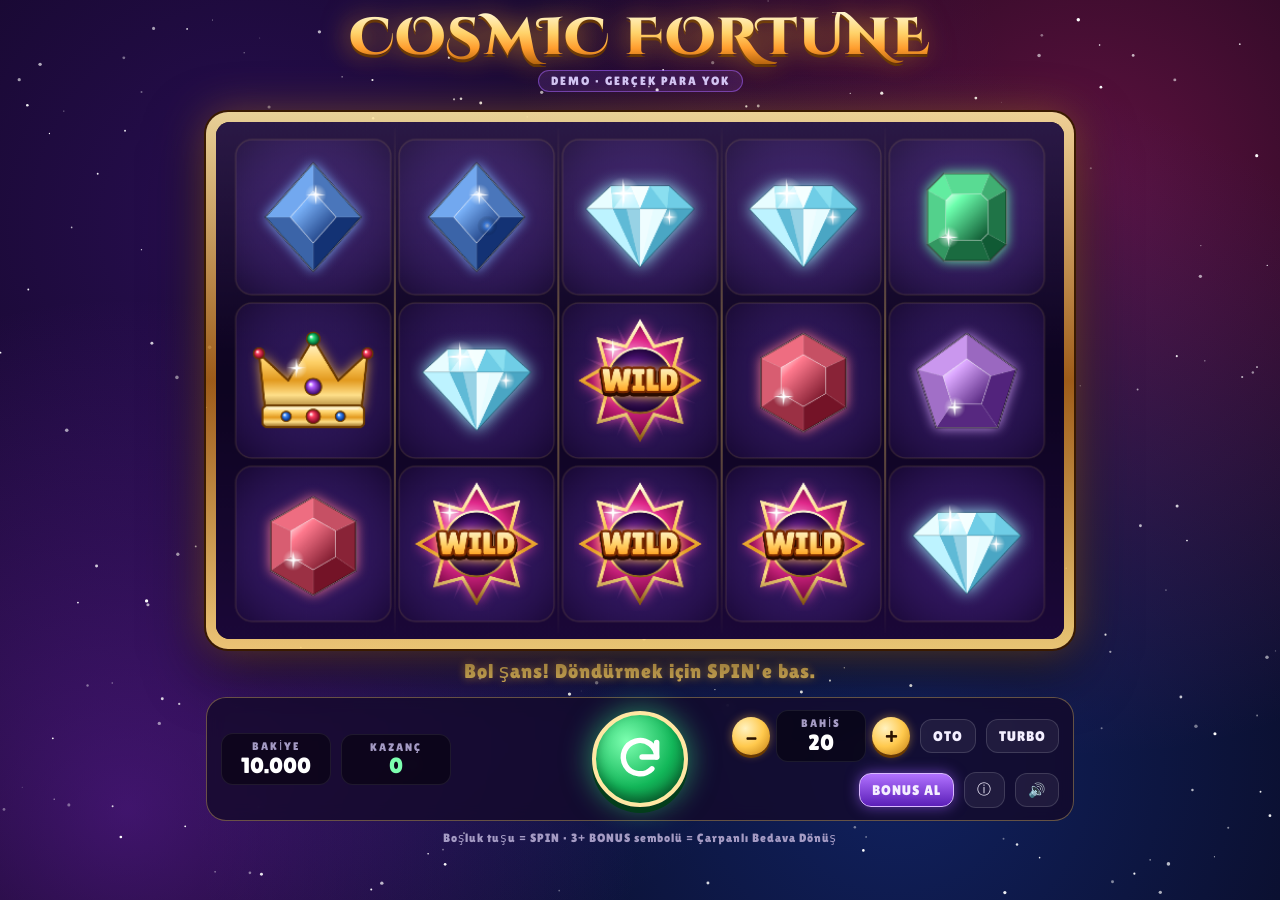
==== slot/index.html @ 1a4c1ded "Add Cosmic Fortune: demo cascading slot with multiplier free spins 5x3, 20-line slot in slot/ with p" ====
<!DOCTYPE html>
<html lang="tr">
<head>
<meta charset="UTF-8">
<meta name="viewport" content="width=device-width,initial-scale=1.0,viewport-fit=cover">
<title>Cosmic Fortune</title>
<link rel="preconnect" href="https://fonts.googleapis.com">
<link href="https://fonts.googleapis.com/css2?family=Cinzel+Decorative:wght@700;900&family=Lilita+One&display=swap" rel="stylesheet">
<link rel="stylesheet" href="style.css">
</head>
<body>
<canvas id="bg"></canvas>

<div id="app">
  <header>
    <h1 class="logo">COSMIC FORTUNE</h1>
    <div class="demo-tag">DEMO · GERÇEK PARA YOK</div>
  </header>

  <div id="fsBar">
    <div class="fs-chip">BEDAVA DÖNÜŞ <b id="fsLeft">10</b></div>
    <div class="fs-chip mult" id="multChip">ÇARPAN <b id="fsMult">x1</b></div>
    <div class="fs-chip">TOPLAM <b id="fsTotal">0</b></div>
  </div>

  <div class="frame" id="frame">
    <canvas id="reels" width="820" height="500"></canvas>
  </div>

  <div id="msg">Bol şans! Döndürmek için SPIN'e bas.</div>

  <div id="controls">
    <div class="side left">
      <div class="box"><div class="lbl">BAKİYE</div><div class="val" id="balVal">10.000</div></div>
      <div class="box"><div class="lbl">KAZANÇ</div><div class="val" id="winVal">0</div></div>
    </div>
    <div class="center">
      <button id="spinBtn" aria-label="Döndür">
        <svg viewBox="0 0 24 24" fill="none" stroke="#fff" stroke-width="2.6" stroke-linecap="round" stroke-linejoin="round">
          <path d="M20 11a8 8 0 1 0-2.3 5.7"/><path d="M20 4v7h-7"/>
        </svg>
      </button>
    </div>
    <div class="side right">
      <div class="bet-ctl">
        <button class="round" id="betDown" aria-label="Bahsi azalt">−</button>
        <div class="box" style="min-width:90px"><div class="lbl">BAHİS</div><div class="val" id="betVal">20</div></div>
        <button class="round" id="betUp" aria-label="Bahsi artır">+</button>
      </div>
      <button class="pill" id="autoBtn">OTO</button>
      <button class="pill" id="turboBtn">TURBO</button>
      <button class="pill buy" id="buyBtn">BONUS AL</button>
      <button class="pill" id="infoBtn">ⓘ</button>
      <button class="pill" id="soundBtn">🔊</button>
    </div>
  </div>
  <div class="hint">Boşluk tuşu = SPIN · 3+ BONUS sembolü = Çarpanlı Bedava Dönüş</div>
</div>

<!-- Big win -->
<div class="overlay" id="bigWin">
  <div class="bw-title" id="bwTitle">BÜYÜK KAZANÇ</div>
  <div class="bw-amount" id="bwAmount">0</div>
  <div class="bw-sub">devam etmek için dokun</div>
</div>

<!-- Free spins intro -->
<div class="overlay" id="fsIntro">
  <div class="fs-word">TEBRİKLER!</div>
  <div class="fs-big" id="fsIntroN">10</div>
  <div class="fs-word">BEDAVA DÖNÜŞ</div>
  <div class="fs-info">Her kazançlı düşüşte (cascade) çarpan <b style="color:#7dffb0">+1</b> artar ve bonus boyunca <b style="color:#7dffb0">asla sıfırlanmaz!</b> 3+ BONUS = +5 dönüş.</div>
  <button class="big-btn" id="fsStart">BAŞLA</button>
</div>

<!-- Free spins outro -->
<div class="overlay" id="fsOutro">
  <div class="fs-word">BONUS BİTTİ</div>
  <div class="bw-amount" id="fsOutroWin">0</div>
  <div class="fs-info" id="fsOutroInfo"></div>
  <button class="big-btn" id="fsEnd">TOPLA</button>
</div>

<!-- Buy confirm -->
<div class="overlay" id="buyModal">
  <div class="fs-word">BONUS SATIN AL</div>
  <div class="fs-info">10 Çarpanlı Bedava Dönüş (bahsin 70 katı)<br>Maliyet: <b id="buyCost" style="color:#ffd36b;font-size:28px">1.400</b></div>
  <div>
    <button class="big-btn" id="buyYes">SATIN AL</button>
    <button class="big-btn" id="buyNo" style="background:linear-gradient(180deg,#bbb,#777);">İPTAL</button>
  </div>
</div>

<!-- Paytable -->
<div class="overlay" id="payModal">
  <div class="modal">
    <button class="close-x" id="payClose" aria-label="Kapat">×</button>
    <h2>ÖDEME TABLOSU</h2>
    <p>Kazançlar <b>satır bahsi</b> (toplam bahis ÷ 20) ile çarpılır. 20 sabit hat, soldan sağa ödenir.</p>
    <div class="pt-grid" id="ptGrid"></div>
    <h3>✦ CASCADE (DÜŞÜŞ)</h3>
    <p>Kazanan semboller patlar, üstteki semboller aşağı düşer ve boşluklar yenileriyle dolar. Yeni kazanç oldukça zincir devam eder.</p>
    <h3>✦ ÇARPANLI BEDAVA DÖNÜŞ</h3>
    <ul>
      <li>3 / 4 / 5 BONUS sembolü → 10 / 12 / 15 bedava dönüş (+ toplam bahsin 2x / 5x / 20x'i).</li>
      <li>Çarpan x1'den başlar, her kazançlı cascade'de +1 artar ve bonus boyunca korunur.</li>
      <li>Bonus sırasında 3+ BONUS → +5 dönüş.</li>
      <li>Bonus sırasında makaralarda çok daha fazla WILD bulunur.</li>
    </ul>
    <h3>✦ WILD</h3>
    <p>WILD, BONUS dışındaki tüm sembollerin yerine geçer. Sadece 2., 3. ve 4. makaralarda çıkar.</p>
    <p style="opacity:.7">Simüle edilmiş teorik RTP ≈ %95. Bu oyun yalnızca eğlence amaçlı bir demodur. Gerçek para kullanılmaz, kazanılamaz.</p>
  </div>
</div>

<canvas id="fx"></canvas>

<script src="symbols.js"></script>
<script src="audio.js"></script>
<script src="game.js"></script>
</body>
</html>
---- slot/style.css ----
:root {
  --gold: #ffd36b;
  --gold2: #ff9d2e;
  --gold-dark: #8a5a12;
  --violet: #9b5cff;
  --pink: #ff4fb3;
  --cyan: #3fe3ff;
  --ink: #f4efff;
  --dim: #a59bc4;
  --panel: rgba(20, 10, 42, 0.78);
  --line: rgba(255, 211, 107, 0.35);
  --bg: #07030f;
}

* { box-sizing: border-box; -webkit-tap-highlight-color: transparent; }

html, body {
  margin: 0; padding: 0; min-height: 100%;
  background: var(--bg); color: var(--ink);
  font-family: 'Lilita One', 'Trebuchet MS', system-ui, sans-serif;
  user-select: none; -webkit-user-select: none;
  overflow-x: hidden;
}

button { font-family: inherit; cursor: pointer; }

#bg, #fx { position: fixed; inset: 0; width: 100%; height: 100%; pointer-events: none; }
#bg { z-index: 0; }
#fx { z-index: 60; }

#app {
  position: relative; z-index: 1;
  max-width: 900px; margin: 0 auto;
  padding: 12px 16px 20px;
  display: flex; flex-direction: column; align-items: center; gap: 10px;
}

/* ── Header ── */
header { text-align: center; }
.logo {
  margin: 0;
  font-family: 'Cinzel Decorative', 'Cinzel', Georgia, serif;
  font-weight: 900; letter-spacing: 2px;
  font-size: clamp(28px, 6vw, 52px); line-height: 1;
  background: linear-gradient(180deg, #fff6d0 0%, #ffd36b 40%, #ff9d2e 70%, #b8660f 100%);
  -webkit-background-clip: text; background-clip: text; color: transparent;
  filter: drop-shadow(0 0 14px rgba(255, 170, 60, .55)) drop-shadow(0 3px 0 #5a2d00);
}
.demo-tag {
  display: inline-block; margin-top: 6px; padding: 3px 12px;
  font-size: 12px; letter-spacing: 2px; color: #d9ccff;
  border: 1px solid rgba(155, 92, 255, .6); border-radius: 999px;
  background: rgba(155, 92, 255, .15);
}

/* ── Free spin bar ── */
#fsBar {
  display: flex; gap: 12px; justify-content: center; align-items: center;
  height: 0; overflow: hidden; opacity: 0;
  transition: height .35s, opacity .35s;
}
#fsBar.on { height: 46px; opacity: 1; }
.fs-chip {
  padding: 6px 16px; border-radius: 12px;
  background: linear-gradient(180deg, #5b1fb8, #2a0a63);
  border: 2px solid var(--gold); box-shadow: 0 0 18px rgba(155, 92, 255, .7);
  font-size: 20px; letter-spacing: 1px;
}
.fs-chip b { color: var(--gold); font-weight: normal; }
.fs-chip.mult b { color: #7dffb0; }
.pop { animation: pop .45s cubic-bezier(.2, 2.2, .4, 1); }
@keyframes pop { 0% { transform: scale(1); } 40% { transform: scale(1.35); } 100% { transform: scale(1); } }

/* ── Reel frame ── */
.frame {
  position: relative; width: 100%;
  padding: 10px; border-radius: 22px;
  background:
    linear-gradient(180deg, rgba(255, 230, 160, .9), rgba(170, 100, 20, .9) 50%, rgba(255, 215, 120, .9)) border-box;
  box-shadow: 0 0 0 2px #3a1a00, 0 0 40px rgba(255, 160, 50, .35), 0 20px 60px rgba(0, 0, 0, .7);
  transition: box-shadow .4s;
}
.frame.fs { box-shadow: 0 0 0 2px #3a1a00, 0 0 60px rgba(155, 92, 255, .9), 0 20px 60px rgba(0, 0, 0, .7); }
.frame.shake { animation: shake .5s; }
@keyframes shake {
  0%, 100% { transform: translate(0, 0); }
  20% { transform: translate(-6px, 3px); } 40% { transform: translate(5px, -4px); }
  60% { transform: translate(-4px, 2px); } 80% { transform: translate(3px, -2px); }
}
#reels { display: block; width: 100%; height: auto; border-radius: 14px; background: #0c0520; }

#msg {
  min-height: 28px; font-size: 20px; letter-spacing: 1px; text-align: center;
  color: var(--gold); text-shadow: 0 0 10px rgba(255, 180, 60, .7);
}

/* ── Controls ── */
#controls {
  width: 100%;
  display: grid; grid-template-columns: 1fr auto 1fr; align-items: center; gap: 12px;
  padding: 12px 14px; border-radius: 20px;
  background: var(--panel); border: 1px solid var(--line);
  backdrop-filter: blur(8px);
}
.side { display: flex; gap: 10px; align-items: center; flex-wrap: wrap; }
.side.right { justify-content: flex-end; }
.box {
  min-width: 110px; padding: 6px 12px; border-radius: 12px; text-align: center;
  background: rgba(0, 0, 0, .45); border: 1px solid rgba(255, 255, 255, .08);
}
.box .lbl { font-size: 11px; letter-spacing: 2px; color: var(--dim); }
.box .val { font-size: 22px; color: #fff; }
#winVal { color: #7dffb0; }
.bet-ctl { display: flex; align-items: center; gap: 6px; }
.round {
  width: 38px; height: 38px; border-radius: 50%; border: 0;
  font-size: 22px; color: #2b1300;
  background: radial-gradient(circle at 35% 30%, #fff2c0, #ffc94d 50%, #c07a10);
  box-shadow: 0 3px 0 #6b3a00, 0 0 10px rgba(255, 190, 70, .45);
}
.round:active { transform: translateY(2px); box-shadow: 0 1px 0 #6b3a00; }

#spinBtn {
  width: 96px; height: 96px; border-radius: 50%; border: 4px solid #ffe7a3;
  background: radial-gradient(circle at 35% 30%, #7dffb0, #13b85a 55%, #06602c);
  box-shadow: 0 6px 0 #033d1b, 0 0 30px rgba(60, 255, 140, .55), inset 0 -6px 12px rgba(0, 0, 0, .35);
  display: grid; place-items: center; transition: transform .1s, filter .2s;
}
#spinBtn svg { width: 50px; height: 50px; transition: transform .6s; }
#spinBtn:active { transform: translateY(3px); }
#spinBtn.busy svg { animation: rot 0.6s linear infinite; }
#spinBtn.auto { background: radial-gradient(circle at 35% 30%, #ff9ad5, #e0288a 55%, #7a0a45); box-shadow: 0 6px 0 #4a0028, 0 0 30px rgba(255, 80, 180, .6); }
#spinBtn:disabled { filter: grayscale(.7) brightness(.7); cursor: default; }
@keyframes rot { to { transform: rotate(360deg); } }

.pill {
  padding: 8px 12px; border-radius: 12px; font-size: 14px; letter-spacing: 1px;
  color: var(--ink); background: rgba(255, 255, 255, .06);
  border: 1px solid rgba(255, 255, 255, .14);
}
.pill.on { background: linear-gradient(180deg, #ffd36b, #d68a16); color: #2b1300; border-color: #ffe7a3; }
.pill.buy { background: linear-gradient(180deg, #b172ff, #5b1fb8); border-color: #d9b8ff; box-shadow: 0 0 14px rgba(155, 92, 255, .6); }
.pill:disabled { opacity: .45; cursor: default; }

.hint { font-size: 12px; color: var(--dim); letter-spacing: 1px; text-align: center; }

/* ── Overlays ── */
.overlay {
  position: fixed; inset: 0; z-index: 50;
  display: none; align-items: center; justify-content: center; flex-direction: column;
  background: radial-gradient(ellipse at center, rgba(40, 10, 80, .75), rgba(0, 0, 0, .88));
  text-align: center; padding: 16px;
}
.overlay.show { display: flex; animation: fadeIn .3s; }
@keyframes fadeIn { from { opacity: 0; } to { opacity: 1; } }

.bw-title {
  font-family: 'Cinzel Decorative', Georgia, serif; font-weight: 900;
  font-size: clamp(40px, 9vw, 92px); line-height: 1;
  background: linear-gradient(180deg, #fffbe6, #ffd36b 45%, #ff8a00 75%, #9c4a00);
  -webkit-background-clip: text; background-clip: text; color: transparent;
  filter: drop-shadow(0 0 25px rgba(255, 160, 40, .9)) drop-shadow(0 5px 0 #4a2000);
  animation: zoomIn .6s cubic-bezier(.2, 1.8, .4, 1), glow 1.2s ease-in-out infinite alternate;
}
.bw-title.mega { background-image: linear-gradient(180deg, #fff, #ff9ad5 45%, #e0288a 75%, #5a0030); filter: drop-shadow(0 0 25px rgba(255, 60, 170, .9)) drop-shadow(0 5px 0 #3a0020); }
.bw-title.epic { background-image: linear-gradient(180deg, #fff, #9cf6ff 45%, #3a7dff 75%, #101a70); filter: drop-shadow(0 0 25px rgba(60, 200, 255, .9)) drop-shadow(0 5px 0 #0a1040); }
.bw-amount { margin-top: 14px; font-size: clamp(40px, 10vw, 80px); color: #fff; text-shadow: 0 0 20px rgba(125, 255, 176, .9), 0 4px 0 #0a5a2a; }
.bw-sub { margin-top: 18px; color: var(--dim); font-size: 14px; letter-spacing: 2px; }
@keyframes zoomIn { from { transform: scale(.2) rotate(-8deg); opacity: 0; } to { transform: scale(1); opacity: 1; } }
@keyframes glow { from { transform: scale(1); } to { transform: scale(1.05); } }

.fs-big { font-size: clamp(90px, 24vw, 200px); line-height: .9; color: #fff; text-shadow: 0 0 30px var(--violet), 0 0 60px var(--violet), 0 6px 0 #2a0a63; animation: zoomIn .7s cubic-bezier(.2, 1.8, .4, 1); }
.fs-word { font-family: 'Cinzel Decorative', Georgia, serif; font-weight: 900; font-size: clamp(28px, 7vw, 56px); color: var(--gold); text-shadow: 0 0 20px rgba(255, 180, 60, .8), 0 3px 0 #5a2d00; }
.fs-info { margin-top: 12px; font-size: 18px; color: #d9ccff; max-width: 520px; }
.big-btn {
  margin-top: 24px; padding: 14px 42px; border-radius: 999px; font-size: 24px; letter-spacing: 2px;
  color: #2b1300; border: 3px solid #fff2c0;
  background: linear-gradient(180deg, #ffe38a, #ffb52e 60%, #c07a10);
  box-shadow: 0 5px 0 #6b3a00, 0 0 30px rgba(255, 180, 60, .7);
}
.big-btn:active { transform: translateY(3px); box-shadow: 0 2px 0 #6b3a00; }

/* Paytable */
.modal {
  width: min(760px, 100%); max-height: 88vh; overflow: auto;
  padding: 22px; border-radius: 20px; text-align: left;
  background: linear-gradient(180deg, #1d0b3d, #0d0520); border: 2px solid var(--line);
  box-shadow: 0 0 50px rgba(155, 92, 255, .5);
  font-family: system-ui, sans-serif;
}
.modal h2 { font-family: 'Cinzel Decorative', Georgia, serif; color: var(--gold); margin: 0 0 12px; text-align: center; }
.modal h3 { font-family: 'Lilita One', sans-serif; color: var(--gold); letter-spacing: 1px; margin: 18px 0 8px; font-weight: normal; }
.modal p, .modal li { color: #ddd3f5; font-size: 14px; line-height: 1.5; }
.pt-grid { display: grid; grid-template-columns: repeat(auto-fill, minmax(150px, 1fr)); gap: 10px; }
.pt-item { display: flex; align-items: center; gap: 10px; padding: 8px; border-radius: 12px; background: rgba(255, 255, 255, .05); }
.pt-item canvas { width: 56px; height: 56px; flex-shrink: 0; }
.pt-item .pays { font-family: 'Lilita One', sans-serif; font-size: 14px; color: #fff; line-height: 1.35; }
.pt-item .pays span { color: var(--gold); }
.close-x { float: right; background: none; border: 0; color: #fff; font-size: 26px; line-height: 1; }

@media (max-width: 640px) {
  #app { padding: 10px 16px 16px; }
  #controls { grid-template-columns: 1fr; grid-template-areas: "l" "spin" "r"; padding: 12px; }
  #controls .center { grid-area: spin; justify-self: center; }
  #controls .left { grid-area: l; flex-wrap: nowrap; }
  #controls .right { grid-area: r; justify-content: center; }
  .bet-ctl { width: 100%; justify-content: center; }
  .box { min-width: 0; flex: 1; }
  .box .val { font-size: 18px; }
  #spinBtn { width: 84px; height: 84px; }
  .frame { padding: 6px; border-radius: 16px; }
  #fsBar { gap: 6px; }
  .fs-chip { font-size: 14px; padding: 5px 8px; }
}
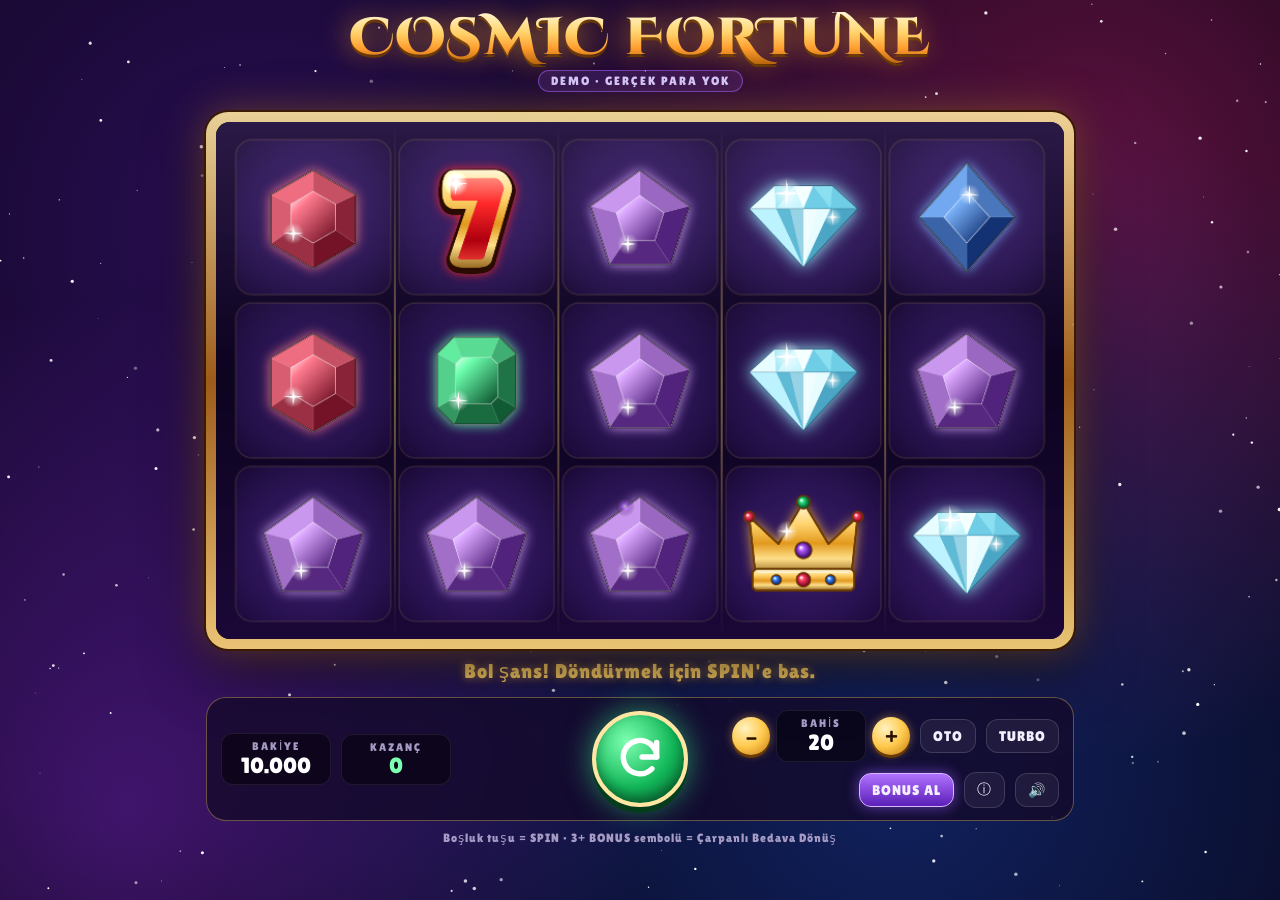
==== commit b7289fc3: "Make free spins trigger about 3.4x more often Raise the base-game BONUS weight so free spins land ro" ====
--- a/slot/index.html
+++ b/slot/index.html
@@ -84,7 +84,7 @@
 <!-- Buy confirm -->
 <div class="overlay" id="buyModal">
   <div class="fs-word">BONUS SATIN AL</div>
-  <div class="fs-info">10 Çarpanlı Bedava Dönüş (bahsin 70 katı)<br>Maliyet: <b id="buyCost" style="color:#ffd36b;font-size:28px">1.400</b></div>
+  <div class="fs-info">10 Çarpanlı Bedava Dönüş (bahsin 25 katı)<br>Maliyet: <b id="buyCost" style="color:#ffd36b;font-size:28px">500</b></div>
   <div>
     <button class="big-btn" id="buyYes">SATIN AL</button>
     <button class="big-btn" id="buyNo" style="background:linear-gradient(180deg,#bbb,#777);">İPTAL</button>
@@ -105,11 +105,11 @@
       <li>3 / 4 / 5 BONUS sembolü → 10 / 12 / 15 bedava dönüş (+ toplam bahsin 2x / 5x / 20x'i).</li>
       <li>Çarpan x1'den başlar, her kazançlı cascade'de +1 artar ve bonus boyunca korunur.</li>
       <li>Bonus sırasında 3+ BONUS → +5 dönüş.</li>
-      <li>Bonus sırasında makaralarda çok daha fazla WILD bulunur.</li>
+      <li>Bonus sırasında makaralarda daha fazla WILD bulunur.</li>
     </ul>
     <h3>✦ WILD</h3>
     <p>WILD, BONUS dışındaki tüm sembollerin yerine geçer. Sadece 2., 3. ve 4. makaralarda çıkar.</p>
-    <p style="opacity:.7">Simüle edilmiş teorik RTP ≈ %95. Bu oyun yalnızca eğlence amaçlı bir demodur. Gerçek para kullanılmaz, kazanılamaz.</p>
+    <p style="opacity:.7">Simüle edilmiş teorik RTP ≈ %97. Bu oyun yalnızca eğlence amaçlı bir demodur. Gerçek para kullanılmaz, kazanılamaz.</p>
   </div>
 </div>
 
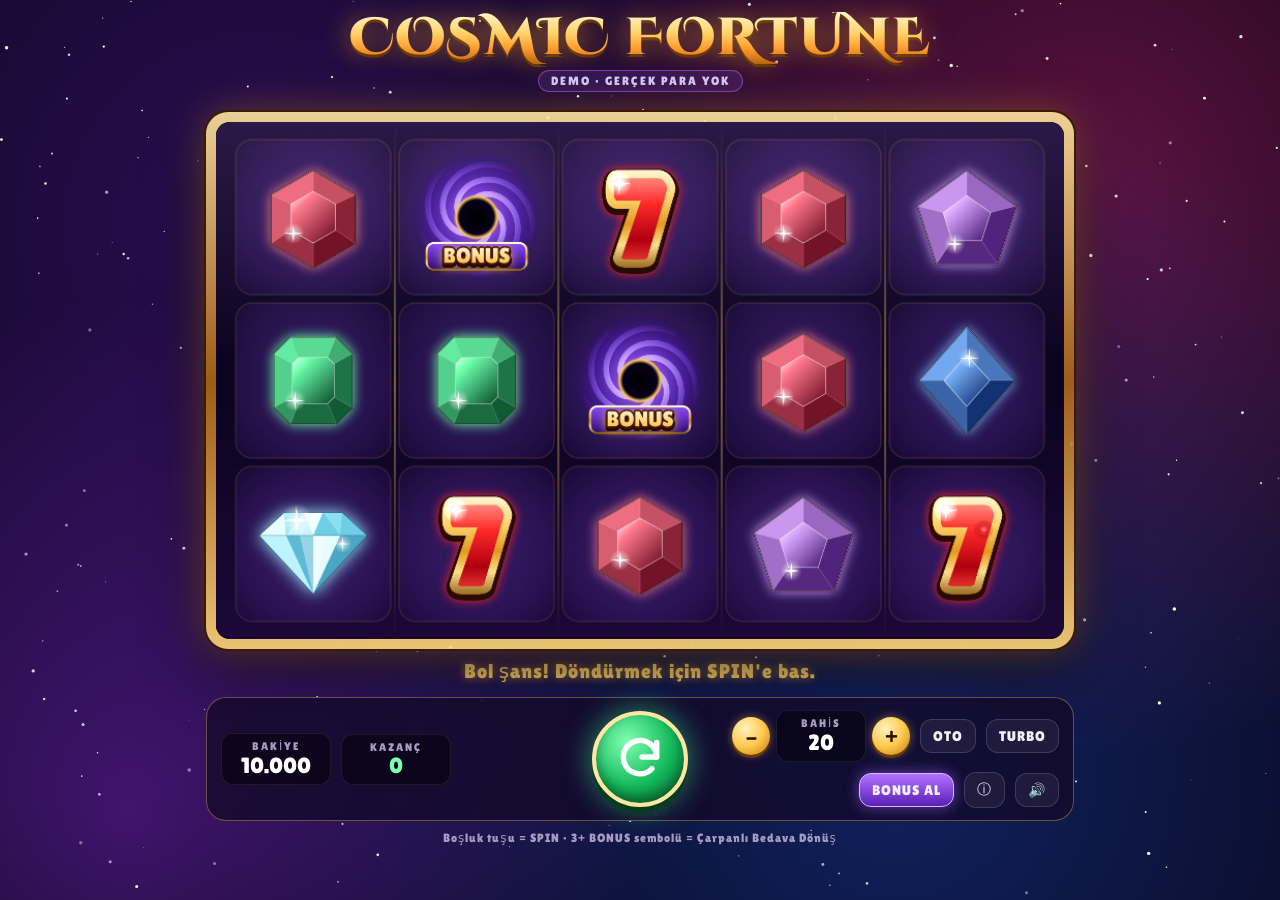
==== commit 97d490b4: "Crank the demo up: frequent bonus, doubling multiplier, big pays - BONUS weight raised so free spins" ====
--- a/slot/index.html
+++ b/slot/index.html
@@ -69,7 +69,7 @@
   <div class="fs-word">TEBRİKLER!</div>
   <div class="fs-big" id="fsIntroN">10</div>
   <div class="fs-word">BEDAVA DÖNÜŞ</div>
-  <div class="fs-info">Her kazançlı düşüşte (cascade) çarpan <b style="color:#7dffb0">+1</b> artar ve bonus boyunca <b style="color:#7dffb0">asla sıfırlanmaz!</b> 3+ BONUS = +5 dönüş.</div>
+  <div class="fs-info">Her kazançlı düşüşte (cascade) çarpan <b style="color:#7dffb0">2 KATINA</b> çıkar (x2, x4, x8 … x1024) ve bonus boyunca <b style="color:#7dffb0">asla sıfırlanmaz!</b> 3+ BONUS = +5 dönüş (en fazla 50).</div>
   <button class="big-btn" id="fsStart">BAŞLA</button>
 </div>
 
@@ -84,7 +84,7 @@
 <!-- Buy confirm -->
 <div class="overlay" id="buyModal">
   <div class="fs-word">BONUS SATIN AL</div>
-  <div class="fs-info">10 Çarpanlı Bedava Dönüş (bahsin 25 katı)<br>Maliyet: <b id="buyCost" style="color:#ffd36b;font-size:28px">500</b></div>
+  <div class="fs-info">10 Çarpanlı Bedava Dönüş (bahsin 100 katı)<br>Maliyet: <b id="buyCost" style="color:#ffd36b;font-size:28px">2.000</b></div>
   <div>
     <button class="big-btn" id="buyYes">SATIN AL</button>
     <button class="big-btn" id="buyNo" style="background:linear-gradient(180deg,#bbb,#777);">İPTAL</button>
@@ -103,13 +103,13 @@
     <h3>✦ ÇARPANLI BEDAVA DÖNÜŞ</h3>
     <ul>
       <li>3 / 4 / 5 BONUS sembolü → 10 / 12 / 15 bedava dönüş (+ toplam bahsin 2x / 5x / 20x'i).</li>
-      <li>Çarpan x1'den başlar, her kazançlı cascade'de +1 artar ve bonus boyunca korunur.</li>
-      <li>Bonus sırasında 3+ BONUS → +5 dönüş.</li>
+      <li>Çarpan x1'den başlar, her kazançlı cascade'de 2 katına çıkar (x2, x4, x8 … en fazla x1024) ve bonus boyunca korunur.</li>
+      <li>Bonus sırasında 3+ BONUS → +5 dönüş. Bonus sırasında BONUS sembolü çok daha sık gelir; bir bonus en fazla 50 dönüş sürer.</li>
       <li>Bonus sırasında makaralarda daha fazla WILD bulunur.</li>
     </ul>
     <h3>✦ WILD</h3>
     <p>WILD, BONUS dışındaki tüm sembollerin yerine geçer. Sadece 2., 3. ve 4. makaralarda çıkar.</p>
-    <p style="opacity:.7">Simüle edilmiş teorik RTP ≈ %97. Bu oyun yalnızca eğlence amaçlı bir demodur. Gerçek para kullanılmaz, kazanılamaz.</p>
+    <p style="opacity:.7">Bu sürüm bilerek aşırı cömert ayarlandı. Bu oyun yalnızca eğlence amaçlı bir demodur. Gerçek para kullanılmaz, kazanılamaz.</p>
   </div>
 </div>
 
--- a/slot/style.css
+++ b/slot/style.css
@@ -109,7 +109,7 @@
   background: rgba(0, 0, 0, .45); border: 1px solid rgba(255, 255, 255, .08);
 }
 .box .lbl { font-size: 11px; letter-spacing: 2px; color: var(--dim); }
-.box .val { font-size: 22px; color: #fff; }
+.box .val { font-size: 22px; color: #fff; white-space: nowrap; font-variant-numeric: tabular-nums; }
 #winVal { color: #7dffb0; }
 .bet-ctl { display: flex; align-items: center; gap: 6px; }
 .round {
